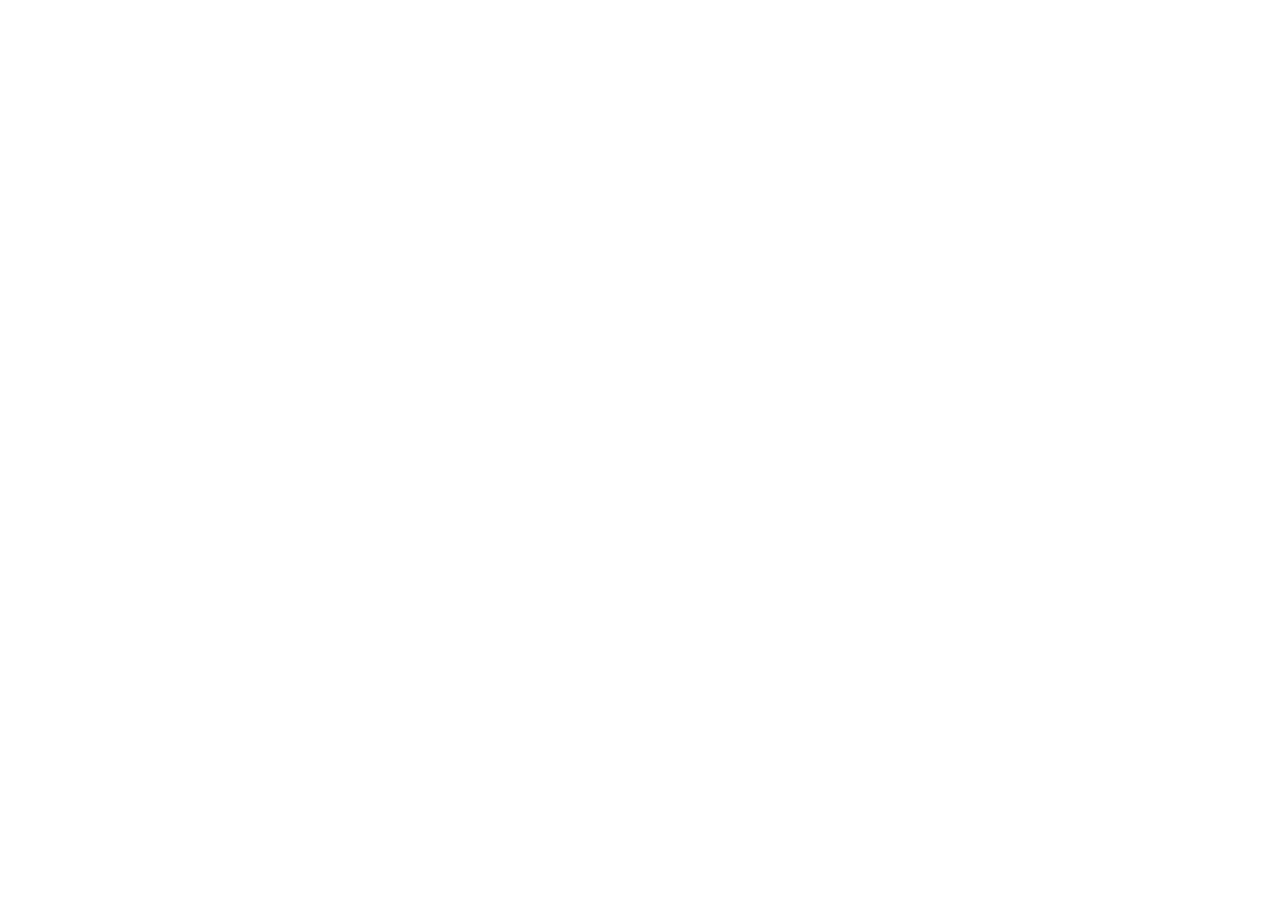
==== index.html @ 3ee930a5 "chatgpt" ====
<!-- <!DOCTYPE html>
<html lang="en">
<head>
  <meta charset="UTF-8">
  <meta name="viewport" content="width=device-width, initial-scale=1.0">

  <link rel="icon" type="image/png" sizes="32x32" href="./images/favicon-32x32.png">

  <link rel="stylesheet" href="style.css">
  
  <title>Frontend Mentor | Stats preview card component</title>

</head>
<body>
  <div>
    <img src="./images/image-header-mobile.jpg" alt="image-header-mobile">

    <div>
      <h1>Get <span>insights</span> that help your business grow.</h1>

      <p>
        Discover the benefits of data analytics and make better decisions regarding revenue, customer
        experience, and overall efficiency.
      </p>

      <div>
        <div>10k+</div>
        <div>companies</div>
      </div>

      <div>
        <div>314</div>
        <div>templates</div>
      </div>
    
      <div>
        <div>12m+</div>
        <div>queries</div>
      </div>
    </div>
  </div>

</body>
</html> -->
---- style.css ----
* {
    margin: 0;
    padding: 0;
    box-sizing: border-box;
}

body {
    background-color: hsl(233, 47%, 7%);
}

h1 {
    color: hsl(0, 0%, 100%);
}

span {
    color: hsl(277, 64%, 61%);
}

p {
    color: hsla(0, 0%, 100%, 0.75);
}

body > div > div > div > div:first-child {
    color: hsl(0, 0%, 100%);
}

body > div > div > div > div:last-child{
    color: hsla(0, 0%, 100%, 0.6)
}
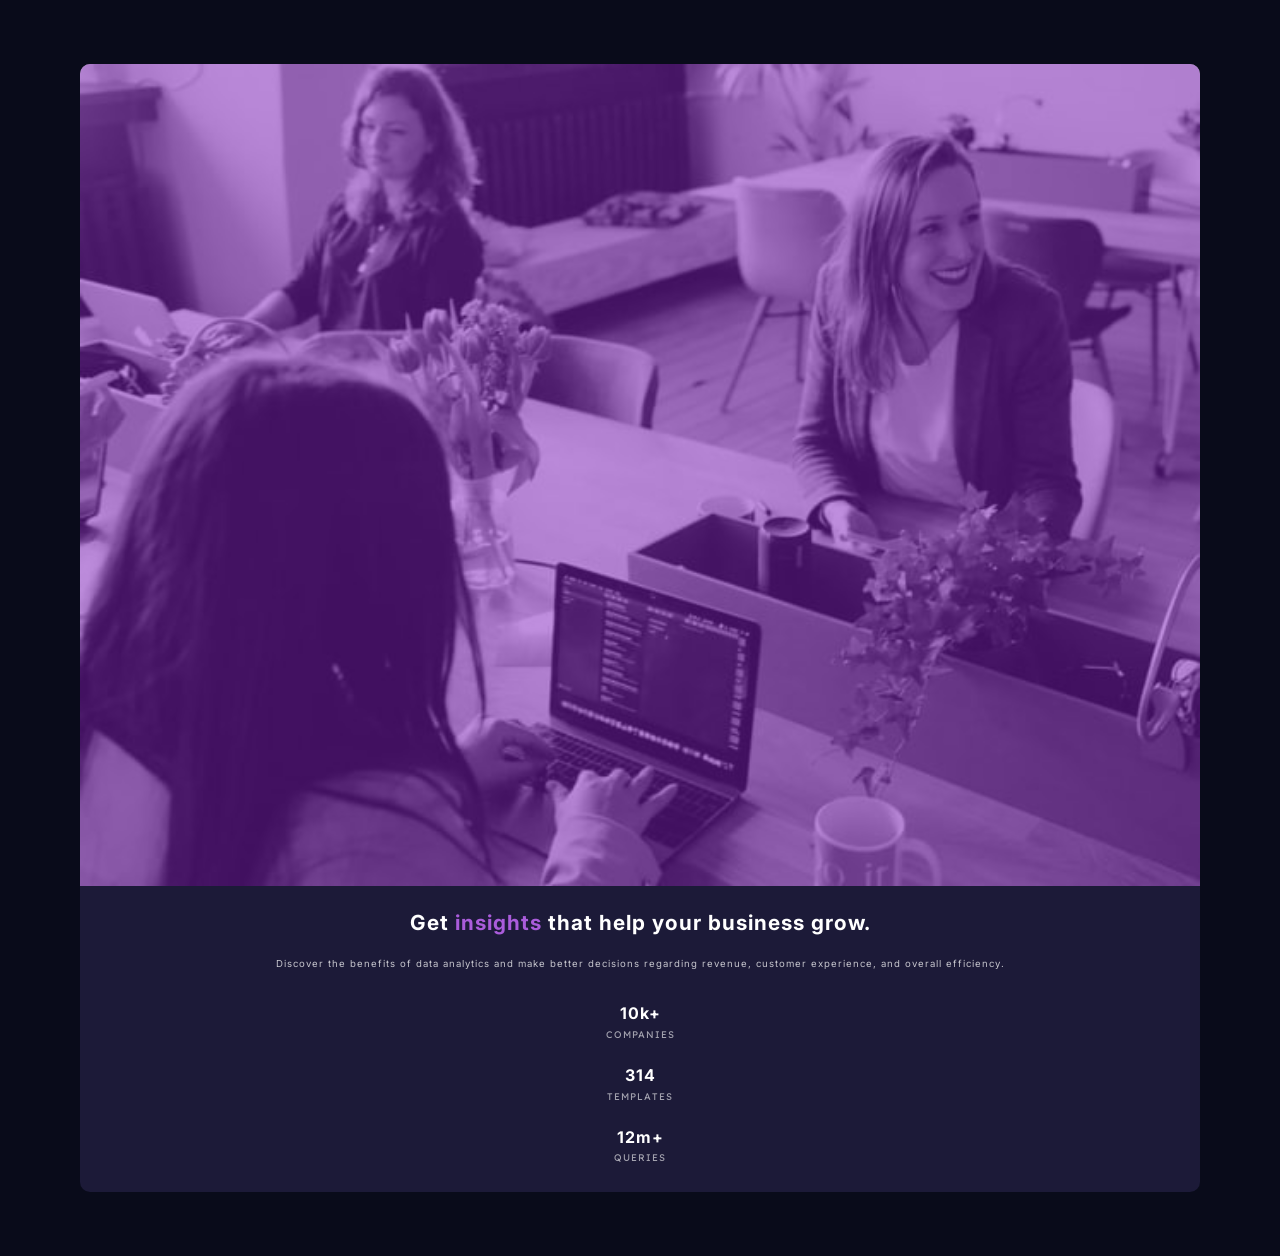
==== commit 94007881: "mobile first" ====
--- a/index.html
+++ b/index.html
@@ -1,44 +1,47 @@
-<!-- <!DOCTYPE html>
+<!DOCTYPE html>
 <html lang="en">
 <head>
   <meta charset="UTF-8">
   <meta name="viewport" content="width=device-width, initial-scale=1.0">
+
+  <link rel="preconnect" href="https://fonts.googleapis.com">
+  <link rel="preconnect" href="https://fonts.gstatic.com" crossorigin>
+  <link href="https://fonts.googleapis.com/css2?family=Inter:ital,opsz,wght@0,14..32,100..400;1,14..32,100..400&display=swap" rel="stylesheet">
+
+  <link rel="preconnect" href="https://fonts.googleapis.com">
+  <link rel="preconnect" href="https://fonts.gstatic.com" crossorigin>
+  <link href="https://fonts.googleapis.com/css2?family=Lexend+Deca:wght@100..900&display=swap" rel="stylesheet">
 
   <link rel="icon" type="image/png" sizes="32x32" href="./images/favicon-32x32.png">
 
   <link rel="stylesheet" href="style.css">
   
   <title>Frontend Mentor | Stats preview card component</title>
-
 </head>
 <body>
   <div>
-    <img src="./images/image-header-mobile.jpg" alt="image-header-mobile">
-
+    <div>
+      <img src="./images/image-header-mobile.jpg" alt="image-header-mobile">
+    </div>
     <div>
       <h1>Get <span>insights</span> that help your business grow.</h1>
-
       <p>
         Discover the benefits of data analytics and make better decisions regarding revenue, customer
         experience, and overall efficiency.
       </p>
-
       <div>
         <div>10k+</div>
         <div>companies</div>
       </div>
-
       <div>
         <div>314</div>
         <div>templates</div>
       </div>
-    
       <div>
         <div>12m+</div>
         <div>queries</div>
-      </div>
+      </div>  
     </div>
   </div>
-
 </body>
-</html> -->+</html>
--- a/style.css
+++ b/style.css
@@ -8,8 +8,47 @@
     background-color: hsl(233, 47%, 7%);
 }
 
+body > div {
+    width: 90%;
+    margin: 0 auto;
+    padding: 4rem 1rem;
+    letter-spacing: 1px;
+    text-align: center;
+}
+
+body > div > div:first-child {
+    position: relative;
+}
+
+img {
+    display: block;
+    width: 100%;
+    margin: 0 auto;
+    border-radius: 10px 10px 0 0;
+}
+
+body > div > div:first-child::after {
+    content: "";
+    position: absolute;
+    inset: 0;
+    background-color: hsl(277, 73%, 43%);
+    opacity: 0.5;
+    border-radius: 10px 10px 0 0;
+}
+
+body > div > div:last-child {
+    padding: 1.5rem 1.2rem;
+    background-color: hsl(244, 37%, 16%);
+    font-family: "Inter", sans-serif;
+    line-height: 1.3rem;
+    border-radius: 0 0 10px 10px;
+}
+
 h1 {
+    font-size: 1.3rem;
     color: hsl(0, 0%, 100%);
+    /* margin-block: 20px 30px; */
+    line-height: 1.6rem;
 }
 
 span {
@@ -17,13 +56,25 @@
 }
 
 p {
+    font-size: 0.6rem;
     color: hsla(0, 0%, 100%, 0.75);
+    margin-block: 18px 29px;
+    
 }
 
 body > div > div > div > div:first-child {
+    font-weight: bold;
     color: hsl(0, 0%, 100%);
 }
 
 body > div > div > div > div:last-child{
-    color: hsla(0, 0%, 100%, 0.6)
+    
+    color: hsla(0, 0%, 100%, 0.6);
+    font-family: "Lexend Deca", sans-serif;
+    font-size: 0.6rem;
+    text-transform: uppercase;
+}
+
+body > div > div > div:nth-of-type(2) {
+    margin: 20px 0;
 }
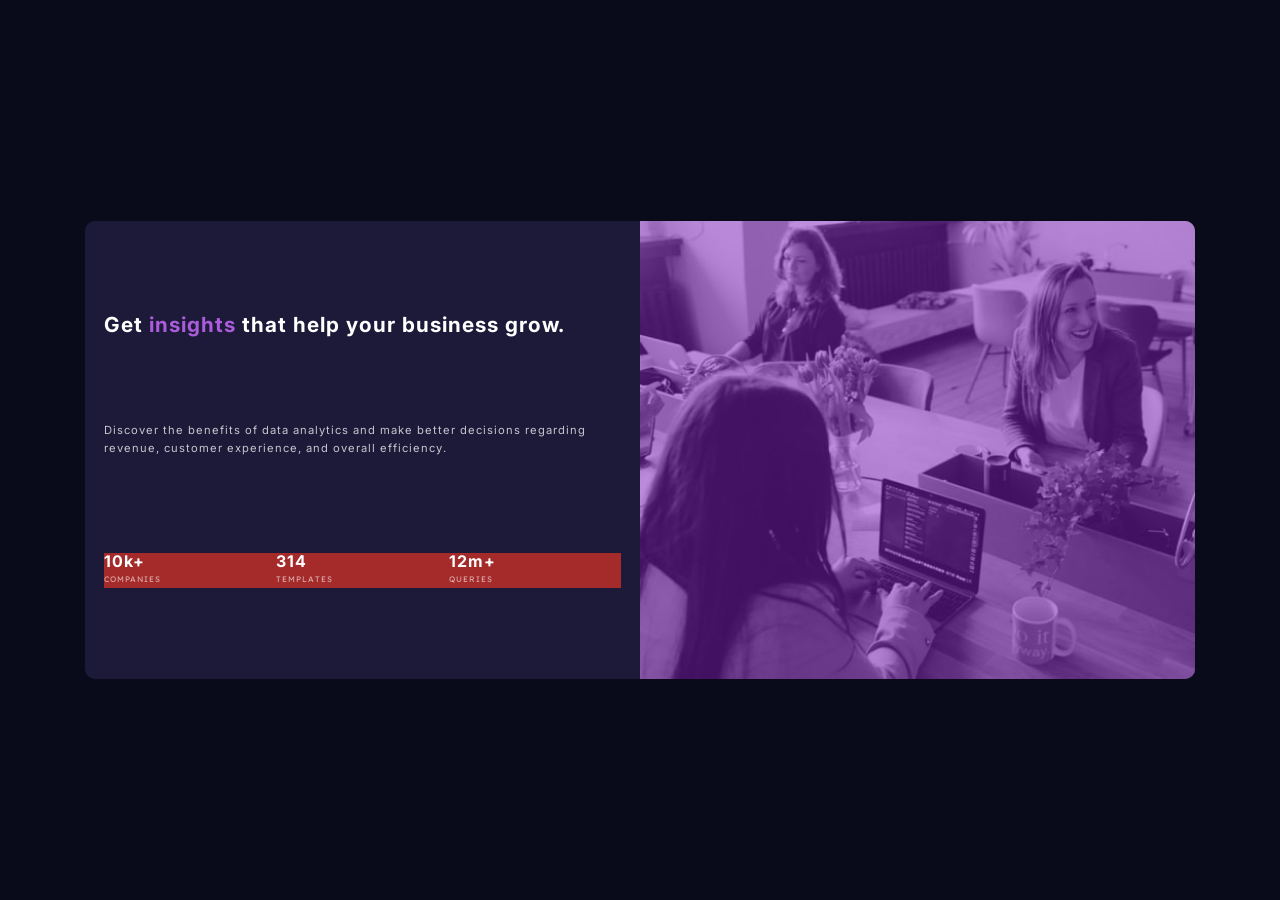
==== commit 2e476519: "mobile first test" ====
--- a/index.html
+++ b/index.html
@@ -22,25 +22,36 @@
   <div>
     <div>
       <img src="./images/image-header-mobile.jpg" alt="image-header-mobile">
+      <img src="./images/image-header-desktop.jpg" alt="image-header-desktop">
     </div>
+
     <div>
       <h1>Get <span>insights</span> that help your business grow.</h1>
+
       <p>
         Discover the benefits of data analytics and make better decisions regarding revenue, customer
         experience, and overall efficiency.
       </p>
+
       <div>
-        <div>10k+</div>
-        <div>companies</div>
+        
+        <div>
+          <div>10k+</div>
+          <div>companies</div>
+        </div>
+
+        <div>
+          <div>314</div>
+          <div>templates</div>
+        </div>
+
+        <div>
+          <div>12m+</div>
+          <div>queries</div>
+        </div>
+
       </div>
-      <div>
-        <div>314</div>
-        <div>templates</div>
-      </div>
-      <div>
-        <div>12m+</div>
-        <div>queries</div>
-      </div>  
+
     </div>
   </div>
 </body>
--- a/style.css
+++ b/style.css
@@ -6,6 +6,7 @@
 
 body {
     background-color: hsl(233, 47%, 7%);
+    /* font-size: 15px; */
 }
 
 body > div {
@@ -20,11 +21,15 @@
     position: relative;
 }
 
-img {
+body > div > div:first-of-type > img:first-child {
     display: block;
     width: 100%;
     margin: 0 auto;
     border-radius: 10px 10px 0 0;
+}
+
+body > div > div:first-of-type > img:last-child {
+    display: none;
 }
 
 body > div > div:first-child::after {
@@ -40,7 +45,7 @@
     padding: 1.5rem 1.2rem;
     background-color: hsl(244, 37%, 16%);
     font-family: "Inter", sans-serif;
-    line-height: 1.3rem;
+    line-height: 1.1rem;
     border-radius: 0 0 10px 10px;
 }
 
@@ -62,19 +67,96 @@
     
 }
 
-body > div > div > div > div:first-child {
+body > div > div > div > div > div:first-child {
     font-weight: bold;
     color: hsl(0, 0%, 100%);
+    font-size: 1rem;
 }
 
-body > div > div > div > div:last-child{
-    
+body > div > div > div > div > div:last-child{
     color: hsla(0, 0%, 100%, 0.6);
     font-family: "Lexend Deca", sans-serif;
-    font-size: 0.6rem;
+    font-size: 0.5rem;
     text-transform: uppercase;
 }
 
 body > div > div > div:nth-of-type(2) {
     margin: 20px 0;
+}
+
+@media screen and (min-width: 768px) {
+
+    body {
+    min-height: 100vh;
+    display: flex;
+    align-items: center;
+    }
+
+    body > div {
+    display: flex;
+    flex-direction: row-reverse;
+    text-align: left;
+    max-width: 1110px;
+    width: 90%;
+    margin: 0 auto;
+    padding: 0;
+   } 
+
+   body > div > div:first-child {
+    width: 50%;
+    display: flex;
+   }
+
+   p {
+    font-size: 0.7rem;
+   }
+
+   body > div > div:last-child {
+    border-radius: 10px 0 0 10px;
+    width: 50%;
+    display: flex;
+    flex-direction: column;
+    justify-content: space-evenly;
+   }
+
+   body > div > div:last-child > div {
+    /* display: inline-block; */
+    background-color: brown;
+    display: flex;
+    justify-content: space-between;
+    /* text-align: left; */
+    /* font-size: 1rem; */
+    /* margin-right: 10%; */
+   }
+
+   body > div > div:last-child > div > div {
+    flex: 1;
+    min-width: 0;
+   }
+
+   body > div > div:last-child > div > div:first-child {
+    font-size: 0.8rem;
+   }
+
+   body > div > div:last-child > div > div:last-child {
+    font-size: 0.75rem;
+   }
+
+   /* mobil kép */
+   body > div > div:first-of-type > img:first-child {
+    display: none;
+   }
+
+   /* desktop kép */
+   body > div > div:first-of-type > img:last-child {
+    display: block;
+    border-radius: 0 10px 10px 0;
+    width: 100%;
+    height: auto;
+    /* object-fit: fill; */
+   }
+
+   body > div > div:first-child::after {
+    border-radius: 0 10px 10px 0;
+   }
 }
